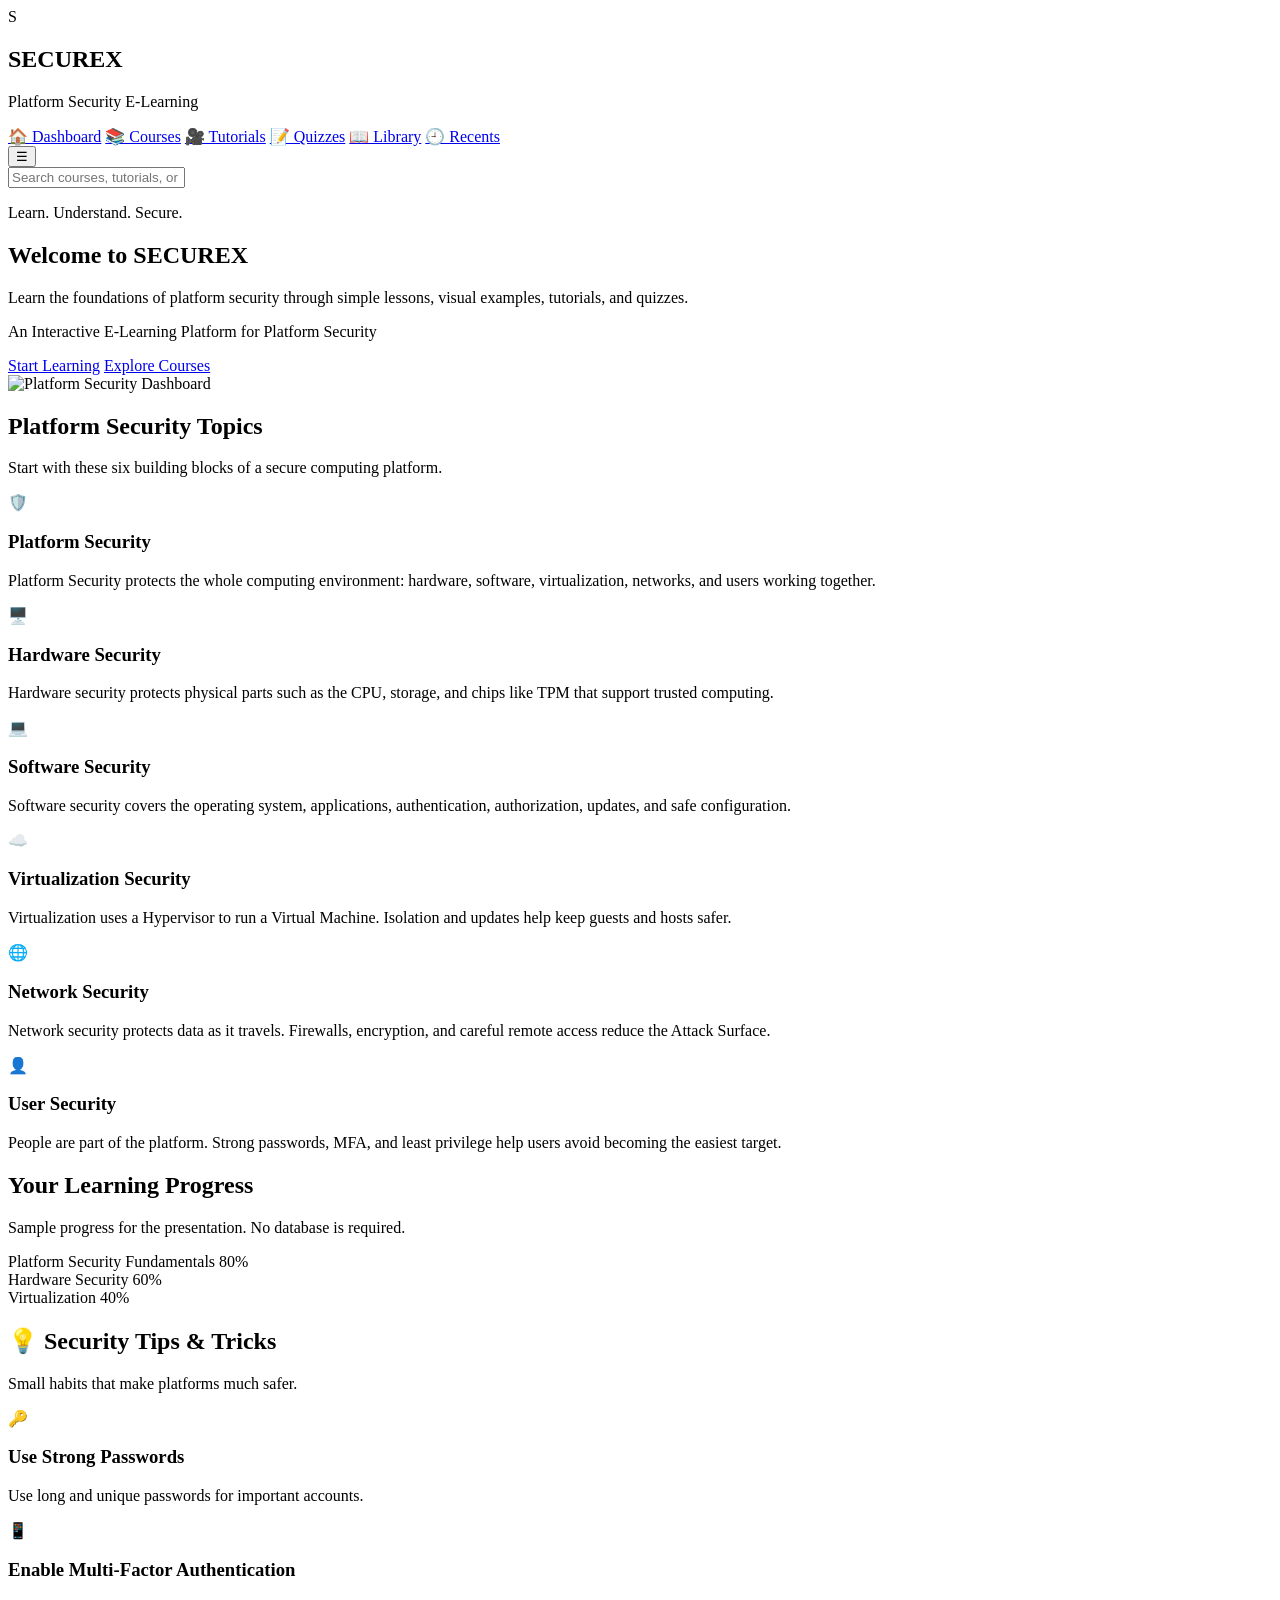
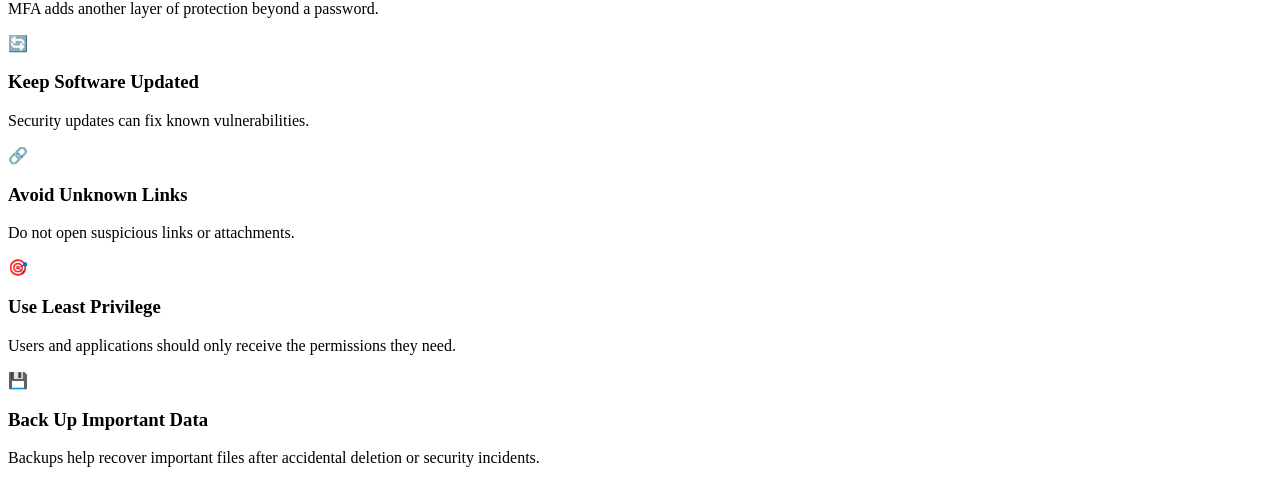
==== index.html @ d3ca174d "Add files via upload" ====
<!DOCTYPE html>
<html lang="en">
<head>
    <meta charset="UTF-8">
    <meta name="viewport" content="width=device-width, initial-scale=1.0">
    <title>SECUREX | Dashboard</title>
    <link rel="stylesheet" href="css/style.css">
</head>
<body>
    <div class="overlay" id="overlay"></div>

    <div class="app">
        <aside class="sidebar" id="sidebar">
            <div class="brand">
                <div class="logo-mark">S</div>
                <div>
                    <h1>SECUREX</h1>
                    <p>Platform Security E-Learning</p>
                </div>
            </div>
            <nav>
                <a class="nav-link active" href="index.html">🏠 Dashboard</a>
                <a class="nav-link" href="courses.html">📚 Courses</a>
                <a class="nav-link" href="tutorials.html">🎥 Tutorials</a>
                <a class="nav-link" href="quizzes.html">📝 Quizzes</a>
                <a class="nav-link" href="library.html">📖 Library</a>
                <a class="nav-link" href="recents.html">🕘 Recents</a>
            </nav>
        </aside>

        <div class="main">
            <header class="topbar">
                <button class="menu-toggle" type="button" onclick="toggleMenu()">☰</button>
                <div class="search-box">
                    <input id="searchInput" type="text" placeholder="Search courses, tutorials, or security topics...">
                </div>
            </header>

            <main class="page">
                <section class="hero reveal">
                    <span class="floating-shape shape-1"></span>
                    <span class="floating-shape shape-2"></span>
                    <span class="floating-shape shape-3"></span>

                    <div>
                        <p class="tagline">Learn. Understand. Secure.</p>
                        <h2>Welcome to SECUREX</h2>
                        <p>Learn the foundations of platform security through simple lessons, visual examples, tutorials, and quizzes.</p>
                        <p>An Interactive E-Learning Platform for Platform Security</p>
                        <div class="hero-actions">
                            <a class="btn btn-primary" href="courses.html">Start Learning</a>
                            <a class="btn btn-secondary" href="courses.html">Explore Courses</a>
                        </div>
                    </div>

                    <!--
                    ==============================
                    IMAGE INSERTION GUIDE
                    ==============================
                    DASHBOARD IMAGE:
                    Insert your image here.

                    1. Put your image inside the images folder.
                    2. Example filename: dashboard.jpg
                    3. Replace the placeholder with:

                    <img src="images/dashboard.jpg"
                         alt="Platform Security Dashboard">

                    The CSS will automatically resize the image.
                    ==============================
                    -->
                    <div class="hero-image">
                        <img
                            src="https://images.unsplash.com/photo-1516321318423-f06f85e504b3?auto=format&fit=crop&w=1200&q=80"
                            alt="Platform Security Dashboard"
                            loading="eager"
                            style="width:100%; height:100%; object-fit:cover; object-position:center;"
                        >
                    </div>
                </section>

                <section class="section reveal">
                    <h2>Platform Security Topics</h2>
                    <p class="section-subtitle">Start with these six building blocks of a secure computing platform.</p>

                    <div class="card-grid">
                        <article class="info-card search-item">
                            <div class="icon icon-blue">🛡️</div>
                            <h3>Platform Security</h3>
                            <p><span class="highlight">Platform Security</span> protects the whole computing environment: hardware, software, virtualization, networks, and users working together.</p>
                        </article>
                        <article class="info-card search-item">
                            <div class="icon icon-purple">🖥️</div>
                            <h3>Hardware Security</h3>
                            <p><span class="highlight">Hardware</span> security protects physical parts such as the CPU, storage, and chips like <span class="highlight">TPM</span> that support trusted computing.</p>
                        </article>
                        <article class="info-card search-item">
                            <div class="icon icon-cyan">💻</div>
                            <h3>Software Security</h3>
                            <p><span class="highlight">Software</span> security covers the operating system, applications, authentication, authorization, updates, and safe configuration.</p>
                        </article>
                        <article class="info-card search-item">
                            <div class="icon icon-green">☁️</div>
                            <h3>Virtualization Security</h3>
                            <p>Virtualization uses a <span class="highlight">Hypervisor</span> to run a <span class="highlight">Virtual Machine</span>. Isolation and updates help keep guests and hosts safer.</p>
                        </article>
                        <article class="info-card search-item">
                            <div class="icon icon-orange">🌐</div>
                            <h3>Network Security</h3>
                            <p>Network security protects data as it travels. Firewalls, encryption, and careful remote access reduce the <span class="highlight">Attack Surface</span>.</p>
                        </article>
                        <article class="info-card search-item">
                            <div class="icon icon-pink">👤</div>
                            <h3>User Security</h3>
                            <p>People are part of the platform. Strong passwords, MFA, and least privilege help users avoid becoming the easiest target.</p>
                        </article>
                    </div>
                </section>

                <section class="section reveal">
                    <h2>Your Learning Progress</h2>
                    <p class="section-subtitle">Sample progress for the presentation. No database is required.</p>
                    <div class="progress-card">
                        <div class="progress-item">
                            <div class="progress-label">
                                <span>Platform Security Fundamentals</span>
                                <span>80%</span>
                            </div>
                            <div class="progress-track">
                                <div class="progress-fill" data-progress="80"></div>
                            </div>
                        </div>
                        <div class="progress-item">
                            <div class="progress-label">
                                <span>Hardware Security</span>
                                <span>60%</span>
                            </div>
                            <div class="progress-track">
                                <div class="progress-fill" data-progress="60"></div>
                            </div>
                        </div>
                        <div class="progress-item">
                            <div class="progress-label">
                                <span>Virtualization</span>
                                <span>40%</span>
                            </div>
                            <div class="progress-track">
                                <div class="progress-fill" data-progress="40"></div>
                            </div>
                        </div>
                    </div>
                </section>

                <section class="section reveal">
                    <h2>💡 Security Tips &amp; Tricks</h2>
                    <p class="section-subtitle">Small habits that make platforms much safer.</p>
                    <div class="card-grid">
                        <article class="tip-card search-item">
                            <div class="icon icon-blue">🔑</div>
                            <h3>Use Strong Passwords</h3>
                            <p>Use long and unique passwords for important accounts.</p>
                        </article>
                        <article class="tip-card search-item">
                            <div class="icon icon-purple">📱</div>
                            <h3>Enable Multi-Factor Authentication</h3>
                            <p>MFA adds another layer of protection beyond a password.</p>
                        </article>
                        <article class="tip-card search-item">
                            <div class="icon icon-cyan">🔄</div>
                            <h3>Keep Software Updated</h3>
                            <p>Security updates can fix known vulnerabilities.</p>
                        </article>
                        <article class="tip-card search-item">
                            <div class="icon icon-orange">🔗</div>
                            <h3>Avoid Unknown Links</h3>
                            <p>Do not open suspicious links or attachments.</p>
                        </article>
                        <article class="tip-card search-item">
                            <div class="icon icon-green">🎯</div>
                            <h3>Use Least Privilege</h3>
                            <p>Users and applications should only receive the permissions they need.</p>
                        </article>
                        <article class="tip-card search-item">
                            <div class="icon icon-pink">💾</div>
                            <h3>Back Up Important Data</h3>
                            <p>Backups help recover important files after accidental deletion or security incidents.</p>
                        </article>
                    </div>
                </section>
            </main>
        </div>
    </div>

    <script src="js/script.js"></script>
</body>
</html>
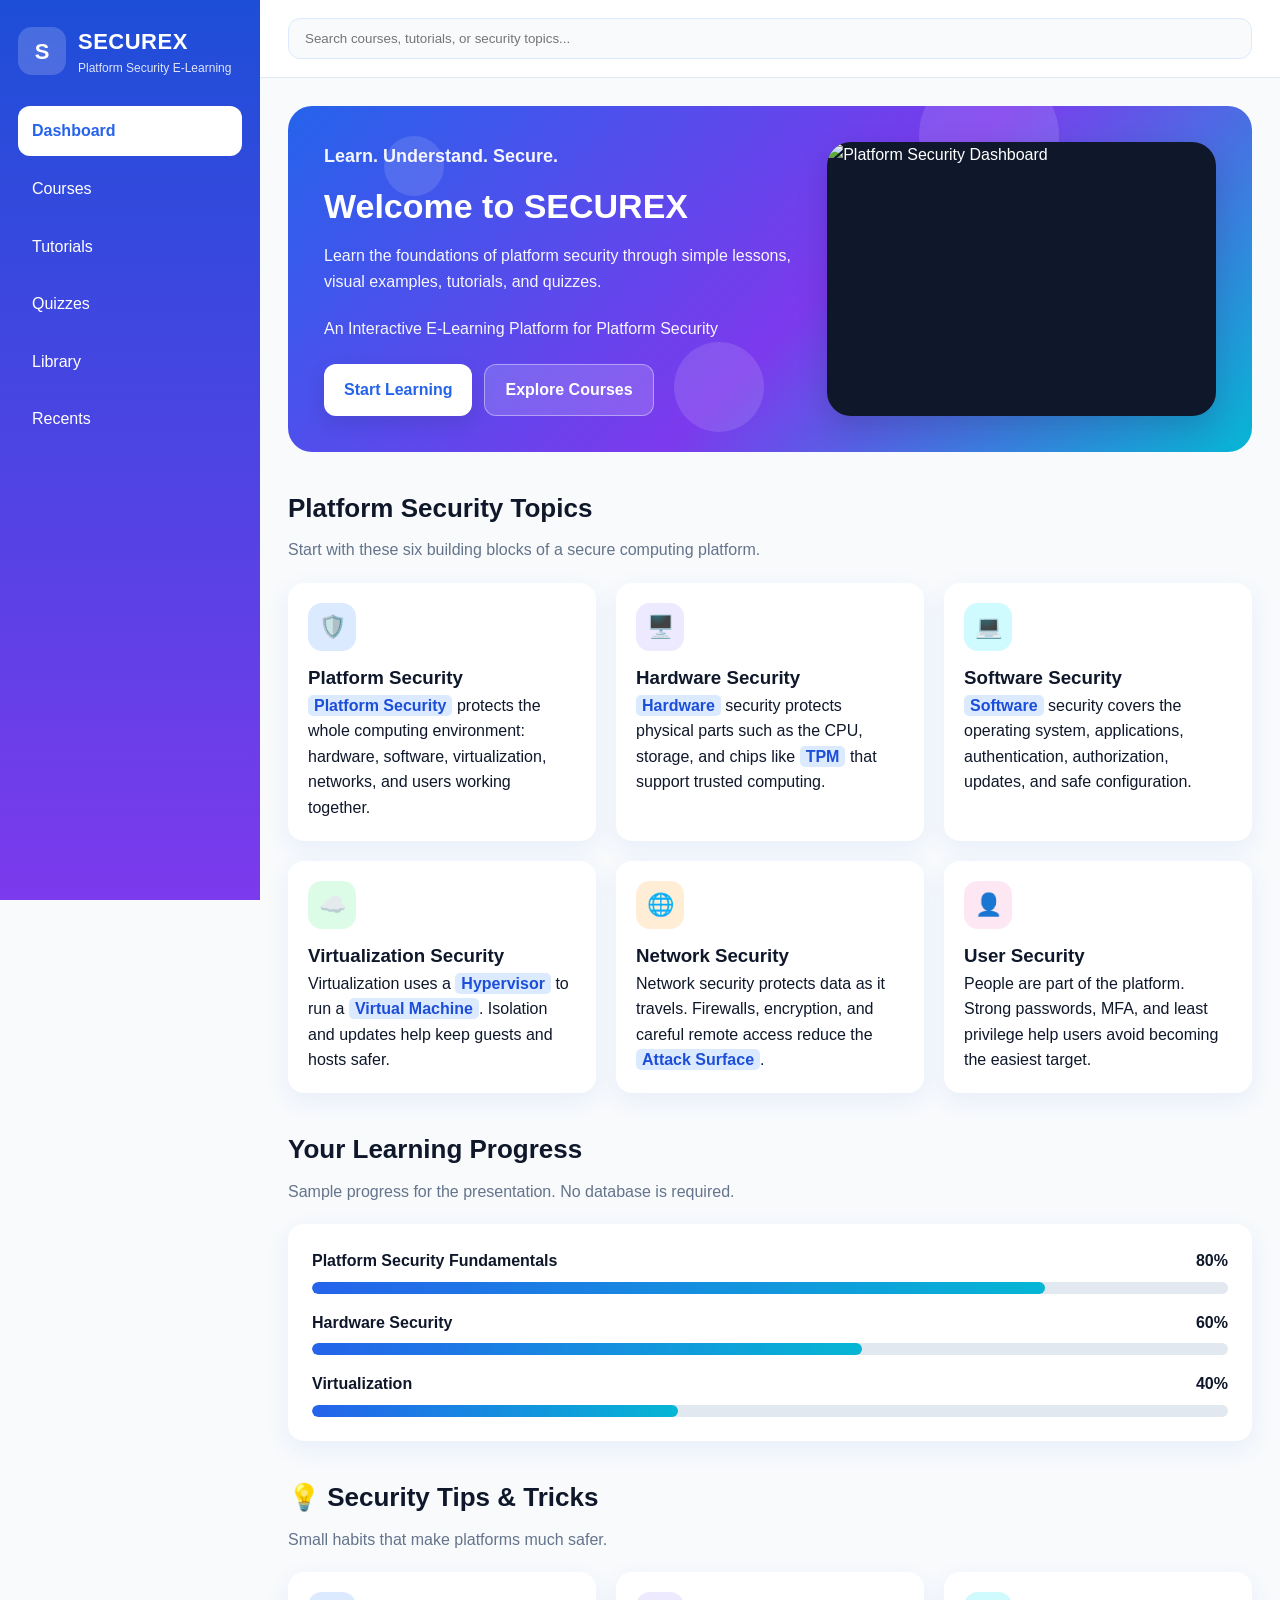
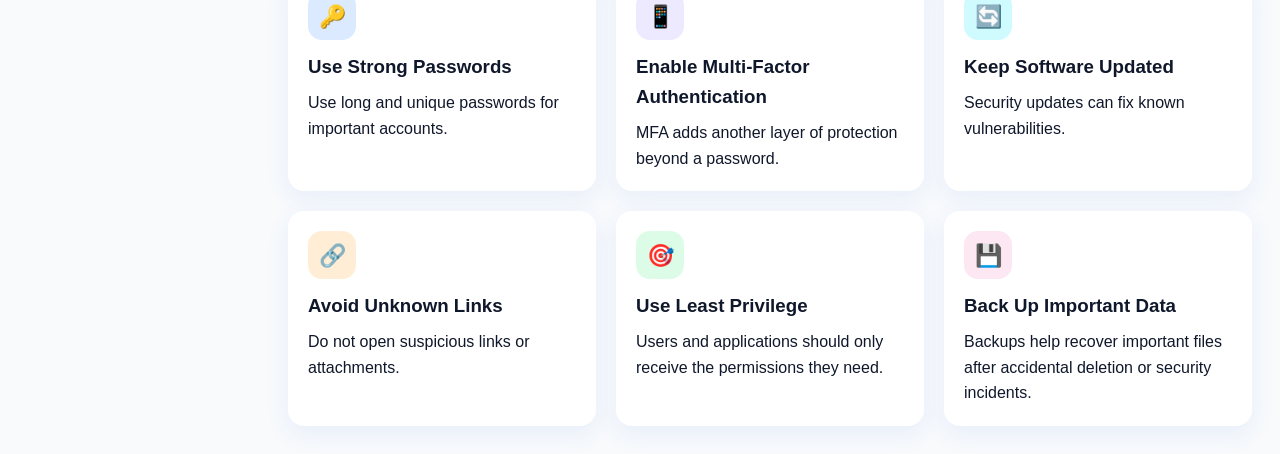
==== commit 719efecb: "Update index.html" ====
--- a/index.html
+++ b/index.html
@@ -19,12 +19,12 @@
                 </div>
             </div>
             <nav>
-                <a class="nav-link active" href="index.html">🏠 Dashboard</a>
-                <a class="nav-link" href="courses.html">📚 Courses</a>
-                <a class="nav-link" href="tutorials.html">🎥 Tutorials</a>
-                <a class="nav-link" href="quizzes.html">📝 Quizzes</a>
-                <a class="nav-link" href="library.html">📖 Library</a>
-                <a class="nav-link" href="recents.html">🕘 Recents</a>
+                <a class="nav-link active" href="index.html"> Dashboard</a>
+                <a class="nav-link" href="courses.html"> Courses</a>
+                <a class="nav-link" href="tutorials.html"> Tutorials</a>
+                <a class="nav-link" href="quizzes.html"> Quizzes</a>
+                <a class="nav-link" href="library.html"> Library</a>
+                <a class="nav-link" href="recents.html"> Recents</a>
             </nav>
         </aside>
 
--- a/css/style.css
+++ b/css/style.css
@@ -0,0 +1,775 @@
+/* ============================================
+   SECUREX - Platform Security E-Learning
+   Simple, readable styles for the whole site
+   ============================================ */
+
+:root {
+    --primary: #2563EB;
+    --secondary: #7C3AED;
+    --accent: #06B6D4;
+    --background: #F8FAFC;
+    --card: #FFFFFF;
+    --text: #0F172A;
+    --text-secondary: #64748B;
+    --shadow: 0 8px 24px rgba(37, 99, 235, 0.08);
+    --shadow-hover: 0 16px 32px rgba(124, 58, 237, 0.16);
+    --radius: 16px;
+    --sidebar-width: 260px;
+}
+
+* {
+    box-sizing: border-box;
+    margin: 0;
+    padding: 0;
+}
+
+html {
+    scroll-behavior: smooth;
+}
+
+body {
+    font-family: "Segoe UI", Arial, sans-serif;
+    background: var(--background);
+    color: var(--text);
+    line-height: 1.6;
+}
+
+img {
+    max-width: 100%;
+    display: block;
+}
+
+a {
+    text-decoration: none;
+    color: inherit;
+}
+
+button,
+input,
+select {
+    font-family: inherit;
+}
+
+.highlight {
+    background: #dbeafe;
+    color: #1d4ed8;
+    padding: 2px 6px;
+    border-radius: 5px;
+    font-weight: 600;
+}
+
+/* ---------- Layout ---------- */
+.app {
+    display: flex;
+    min-height: 100vh;
+}
+
+.sidebar {
+    width: var(--sidebar-width);
+    background: linear-gradient(180deg, #1d4ed8 0%, #7c3aed 100%);
+    color: #fff;
+    padding: 24px 18px;
+    position: fixed;
+    top: 0;
+    left: 0;
+    height: 100vh;
+    overflow-y: auto;
+    z-index: 1000;
+    transition: transform 0.3s ease;
+}
+
+.brand {
+    display: flex;
+    align-items: center;
+    gap: 12px;
+    margin-bottom: 28px;
+}
+
+.logo-mark {
+    width: 48px;
+    height: 48px;
+    border-radius: 14px;
+    background: rgba(255, 255, 255, 0.18);
+    display: flex;
+    align-items: center;
+    justify-content: center;
+    font-weight: 800;
+    font-size: 22px;
+}
+
+.brand h1 {
+    font-size: 22px;
+    letter-spacing: 0.5px;
+}
+
+.brand p {
+    font-size: 12px;
+    opacity: 0.85;
+}
+
+.nav-link {
+    display: flex;
+    align-items: center;
+    gap: 10px;
+    padding: 12px 14px;
+    border-radius: 12px;
+    color: #fff;
+    margin-bottom: 8px;
+    transition: background 0.25s ease, transform 0.25s ease;
+}
+
+.nav-link:hover {
+    background: rgba(255, 255, 255, 0.16);
+    transform: translateX(4px);
+}
+
+.nav-link.active {
+    background: #fff;
+    color: var(--primary);
+    font-weight: 700;
+}
+
+.main {
+    margin-left: var(--sidebar-width);
+    flex: 1;
+    min-width: 0;
+}
+
+.topbar {
+    display: flex;
+    align-items: center;
+    gap: 16px;
+    padding: 18px 28px;
+    background: rgba(255, 255, 255, 0.9);
+    position: sticky;
+    top: 0;
+    z-index: 50;
+    border-bottom: 1px solid #e2e8f0;
+}
+
+.menu-toggle {
+    display: none;
+    border: none;
+    background: linear-gradient(135deg, var(--primary), var(--secondary));
+    color: #fff;
+    width: 42px;
+    height: 42px;
+    border-radius: 10px;
+    font-size: 20px;
+    cursor: pointer;
+}
+
+.search-box {
+    flex: 1;
+}
+
+.search-box input {
+    width: 100%;
+    padding: 12px 16px;
+    border: 1px solid #dbeafe;
+    border-radius: 12px;
+    background: #f8fafc;
+    outline: none;
+    transition: border 0.2s ease, box-shadow 0.2s ease;
+}
+
+.search-box input:focus {
+    border-color: var(--primary);
+    box-shadow: 0 0 0 4px rgba(37, 99, 235, 0.12);
+}
+
+.page {
+    padding: 28px;
+}
+
+/* ---------- Hero / welcome ---------- */
+.hero {
+    position: relative;
+    overflow: hidden;
+    background: linear-gradient(135deg, #2563EB, #7C3AED 55%, #06B6D4);
+    color: #fff;
+    border-radius: 24px;
+    padding: 36px;
+    display: grid;
+    grid-template-columns: 1.1fr 0.9fr;
+    gap: 28px;
+    align-items: center;
+}
+
+.floating-shape {
+    position: absolute;
+    border-radius: 50%;
+    background: rgba(255, 255, 255, 0.12);
+    animation: float 8s ease-in-out infinite;
+}
+
+.shape-1 {
+    width: 140px;
+    height: 140px;
+    top: -40px;
+    right: 20%;
+}
+
+.shape-2 {
+    width: 90px;
+    height: 90px;
+    bottom: 20px;
+    left: 40%;
+    animation-delay: 1.5s;
+}
+
+.shape-3 {
+    width: 60px;
+    height: 60px;
+    top: 30px;
+    left: 10%;
+    animation-delay: 3s;
+}
+
+@keyframes float {
+    0%, 100% { transform: translateY(0); }
+    50% { transform: translateY(-12px); }
+}
+
+.hero h2 {
+    font-size: 34px;
+    margin-bottom: 10px;
+    position: relative;
+}
+
+.hero .tagline {
+    font-size: 18px;
+    font-weight: 600;
+    margin-bottom: 8px;
+    position: relative;
+}
+
+.hero p {
+    position: relative;
+    max-width: 540px;
+    opacity: 0.95;
+    margin-bottom: 22px;
+}
+
+.hero-actions {
+    display: flex;
+    flex-wrap: wrap;
+    gap: 12px;
+    position: relative;
+}
+
+.btn {
+    display: inline-flex;
+    align-items: center;
+    justify-content: center;
+    border: none;
+    cursor: pointer;
+    padding: 12px 20px;
+    border-radius: 12px;
+    font-weight: 700;
+    transition: transform 0.2s ease, box-shadow 0.2s ease, background 0.2s ease;
+}
+
+.btn:hover {
+    transform: translateY(-3px);
+}
+
+.btn:active {
+    transform: translateY(1px) scale(0.98);
+}
+
+.btn-primary {
+    background: #fff;
+    color: var(--primary);
+    box-shadow: 0 8px 20px rgba(15, 23, 42, 0.12);
+}
+
+.btn-secondary {
+    background: rgba(255, 255, 255, 0.16);
+    color: #fff;
+    border: 1px solid rgba(255, 255, 255, 0.4);
+}
+
+.btn-accent {
+    background: linear-gradient(135deg, var(--primary), var(--secondary));
+    color: #fff;
+}
+
+.btn-outline {
+    background: #fff;
+    color: var(--primary);
+    border: 1px solid #bfdbfe;
+}
+
+.btn-danger {
+    background: #fee2e2;
+    color: #b91c1c;
+}
+
+/* Image areas — CSS is ready for a real <img> later */
+.image-box,
+.course-image,
+.topic-image,
+.library-image,
+.hero-image {
+    position: relative;
+    overflow: hidden;
+    border-radius: 18px;
+    background: linear-gradient(160deg, #dbeafe, #ede9fe);
+    min-height: 220px;
+}
+
+.hero-image {
+    min-height: 260px;
+    height: 100%;
+    box-shadow: 0 12px 30px rgba(15, 23, 42, 0.18);
+    border-radius: 24px;
+    overflow: hidden;
+    background: #0f172a;
+    display: flex;
+    align-items: stretch;
+    justify-content: center;
+}
+
+.image-placeholder {
+    width: 100%;
+    height: 100%;
+    min-height: 220px;
+    display: flex;
+    flex-direction: column;
+    align-items: center;
+    justify-content: center;
+    color: #1d4ed8;
+    font-weight: 700;
+    text-align: center;
+    gap: 8px;
+}
+
+.hero-image img,
+.course-image img,
+.topic-image img,
+.library-image img,
+.image-box img {
+    width: 100%;
+    height: 100%;
+    min-height: 220px;
+    object-fit: cover;
+    object-position: center;
+    border-radius: 18px;
+    transition: transform 0.4s ease;
+}
+
+.hero-image:hover img,
+.course-image:hover img,
+.topic-image:hover img,
+.library-image:hover img {
+    transform: scale(1.05);
+}
+
+/* ---------- Cards and grids ---------- */
+.section {
+    margin-top: 36px;
+}
+
+.section h2 {
+    font-size: 26px;
+    margin-bottom: 8px;
+}
+
+.section-subtitle {
+    color: var(--text-secondary);
+    margin-bottom: 20px;
+}
+
+.card-grid {
+    display: grid;
+    grid-template-columns: repeat(3, 1fr);
+    gap: 20px;
+}
+
+.info-card,
+.course-card,
+.tip-card,
+.resource-card,
+.recent-card,
+.tutorial-card {
+    background: var(--card);
+    border-radius: var(--radius);
+    padding: 20px;
+    box-shadow: var(--shadow);
+    transition: transform 0.25s ease, box-shadow 0.25s ease;
+}
+
+.info-card:hover,
+.course-card:hover,
+.tip-card:hover,
+.resource-card:hover,
+.recent-card:hover,
+.tutorial-card:hover {
+    transform: translateY(-6px);
+    box-shadow: var(--shadow-hover);
+}
+
+.icon {
+    width: 48px;
+    height: 48px;
+    border-radius: 14px;
+    display: flex;
+    align-items: center;
+    justify-content: center;
+    font-size: 22px;
+    margin-bottom: 12px;
+}
+
+.icon-blue { background: #dbeafe; }
+.icon-purple { background: #ede9fe; }
+.icon-cyan { background: #cffafe; }
+.icon-green { background: #dcfce7; }
+.icon-orange { background: #ffedd5; }
+.icon-pink { background: #fce7f3; }
+
+.card-label {
+    display: inline-block;
+    font-size: 12px;
+    font-weight: 700;
+    color: var(--secondary);
+    background: #ede9fe;
+    padding: 4px 10px;
+    border-radius: 999px;
+    margin-bottom: 8px;
+}
+
+/* Progress */
+.progress-card {
+    background: var(--card);
+    border-radius: var(--radius);
+    padding: 24px;
+    box-shadow: var(--shadow);
+}
+
+.progress-item {
+    margin-bottom: 16px;
+}
+
+.progress-item:last-child {
+    margin-bottom: 0;
+}
+
+.progress-label {
+    display: flex;
+    justify-content: space-between;
+    margin-bottom: 8px;
+    font-weight: 600;
+}
+
+.progress-track {
+    height: 12px;
+    background: #e2e8f0;
+    border-radius: 999px;
+    overflow: hidden;
+}
+
+.progress-fill {
+    height: 100%;
+    width: 0;
+    border-radius: 999px;
+    background: linear-gradient(90deg, var(--primary), var(--accent));
+    transition: width 1s ease;
+}
+
+/* Tips */
+.tip-card h3 {
+    margin-bottom: 8px;
+}
+
+/* Course extras */
+.course-image {
+    min-height: 160px;
+    margin-bottom: 14px;
+}
+
+.course-image .image-placeholder {
+    min-height: 160px;
+}
+
+.course-topics {
+    margin: 12px 0 16px 18px;
+    color: var(--text-secondary);
+}
+
+.lesson-panel {
+    display: none;
+    margin-top: 12px;
+    padding: 14px;
+    background: #f8fafc;
+    border-radius: 12px;
+    border: 1px solid #e2e8f0;
+}
+
+.lesson-panel.open {
+    display: block;
+}
+
+.compare-table {
+    width: 100%;
+    border-collapse: collapse;
+    background: #fff;
+    border-radius: 16px;
+    overflow: hidden;
+    box-shadow: var(--shadow);
+}
+
+.compare-table th,
+.compare-table td {
+    padding: 14px 16px;
+    text-align: left;
+    border-bottom: 1px solid #e2e8f0;
+}
+
+.compare-table th {
+    background: linear-gradient(90deg, #2563EB, #7C3AED);
+    color: #fff;
+}
+
+.two-col {
+    display: grid;
+    grid-template-columns: 1fr 1fr;
+    gap: 20px;
+}
+
+/* Videos 16:9 */
+.video-container {
+    position: relative;
+    width: 100%;
+    padding-bottom: 56.25%;
+    height: 0;
+    overflow: hidden;
+    border-radius: 14px;
+    background: #0f172a;
+    margin-bottom: 14px;
+}
+
+.video-container video {
+    position: absolute;
+    top: 0;
+    left: 0;
+    width: 100%;
+    height: 100%;
+    border: none;
+}
+
+.video-preview {
+    position: absolute;
+    inset: 0;
+    display: flex;
+    flex-direction: column;
+    align-items: center;
+    justify-content: center;
+    overflow: hidden;
+    color: #fff;
+    gap: 8px;
+    background: #0f172a;
+}
+
+.video-preview::after {
+    position: absolute;
+    inset: 0;
+    background: linear-gradient(0deg, rgba(15, 23, 42, 0.78), rgba(15, 23, 42, 0.08));
+    content: "";
+}
+
+.video-preview img {
+    position: absolute;
+    inset: 0;
+    width: 100%;
+    height: 100%;
+    object-fit: cover;
+    transition: transform 0.3s ease;
+}
+
+.video-preview:hover img {
+    transform: scale(1.04);
+}
+
+.video-preview:focus-visible {
+    outline: 3px solid var(--accent);
+    outline-offset: -3px;
+}
+
+.video-preview-label {
+    position: relative;
+    z-index: 1;
+    display: flex;
+    flex-direction: column;
+    align-items: center;
+    gap: 8px;
+    font-weight: 700;
+}
+
+.play-icon {
+    width: 58px;
+    height: 58px;
+    border-radius: 50%;
+    background: rgba(255, 255, 255, 0.2);
+    display: flex;
+    align-items: center;
+    justify-content: center;
+    font-size: 24px;
+}
+
+.video-preview .play-icon {
+    background: rgba(37, 99, 235, 0.9);
+}
+
+.topic-chip {
+    display: inline-block;
+    margin-top: 8px;
+    background: #cffafe;
+    color: #0e7490;
+    font-size: 12px;
+    font-weight: 700;
+    padding: 4px 10px;
+    border-radius: 999px;
+}
+
+/* Quiz */
+.quiz-card {
+    background: #fff;
+    border-radius: var(--radius);
+    padding: 20px;
+    box-shadow: var(--shadow);
+    margin-bottom: 16px;
+}
+
+.quiz-card h3 {
+    margin-bottom: 12px;
+}
+
+.choice {
+    display: block;
+    padding: 10px 12px;
+    border: 1px solid #e2e8f0;
+    border-radius: 10px;
+    margin-bottom: 8px;
+    cursor: pointer;
+    transition: background 0.2s ease, border 0.2s ease;
+}
+
+.choice:hover {
+    background: #eff6ff;
+    border-color: #93c5fd;
+}
+
+.choice input {
+    margin-right: 8px;
+}
+
+.quiz-result {
+    display: none;
+    background: #fff;
+    border-radius: var(--radius);
+    padding: 24px;
+    box-shadow: var(--shadow);
+    text-align: center;
+}
+
+.quiz-result.show {
+    display: block;
+}
+
+.score-number {
+    font-size: 36px;
+    color: var(--primary);
+    margin: 8px 0;
+}
+
+.quiz-result .btn {
+    margin: 8px;
+}
+
+/* Library extra text */
+.more-info {
+    display: none;
+    margin-top: 12px;
+    color: var(--text-secondary);
+}
+
+.more-info.open {
+    display: block;
+}
+
+.overlay {
+    display: none;
+    position: fixed;
+    inset: 0;
+    background: rgba(15, 23, 42, 0.35);
+    z-index: 900;
+}
+
+.overlay.show {
+    display: block;
+}
+
+.empty-note {
+    color: var(--text-secondary);
+    background: #fff;
+    padding: 20px;
+    border-radius: 16px;
+    box-shadow: var(--shadow);
+}
+
+/* Scroll reveal */
+.reveal {
+    opacity: 0;
+    transform: translateY(18px);
+    transition: opacity 0.6s ease, transform 0.6s ease;
+}
+
+.reveal.visible {
+    opacity: 1;
+    transform: translateY(0);
+}
+
+/* ---------- Responsive ---------- */
+@media (max-width: 1100px) {
+    .card-grid {
+        grid-template-columns: repeat(2, 1fr);
+    }
+
+    .hero {
+        grid-template-columns: 1fr;
+    }
+}
+
+@media (max-width: 800px) {
+    .sidebar {
+        transform: translateX(-100%);
+    }
+
+    .sidebar.open {
+        transform: translateX(0);
+    }
+
+    .main {
+        margin-left: 0;
+    }
+
+    .menu-toggle {
+        display: inline-flex;
+        align-items: center;
+        justify-content: center;
+    }
+
+    .card-grid,
+    .two-col {
+        grid-template-columns: 1fr;
+    }
+
+    .page {
+        padding: 18px;
+    }
+
+    .hero h2 {
+        font-size: 26px;
+    }
+}
